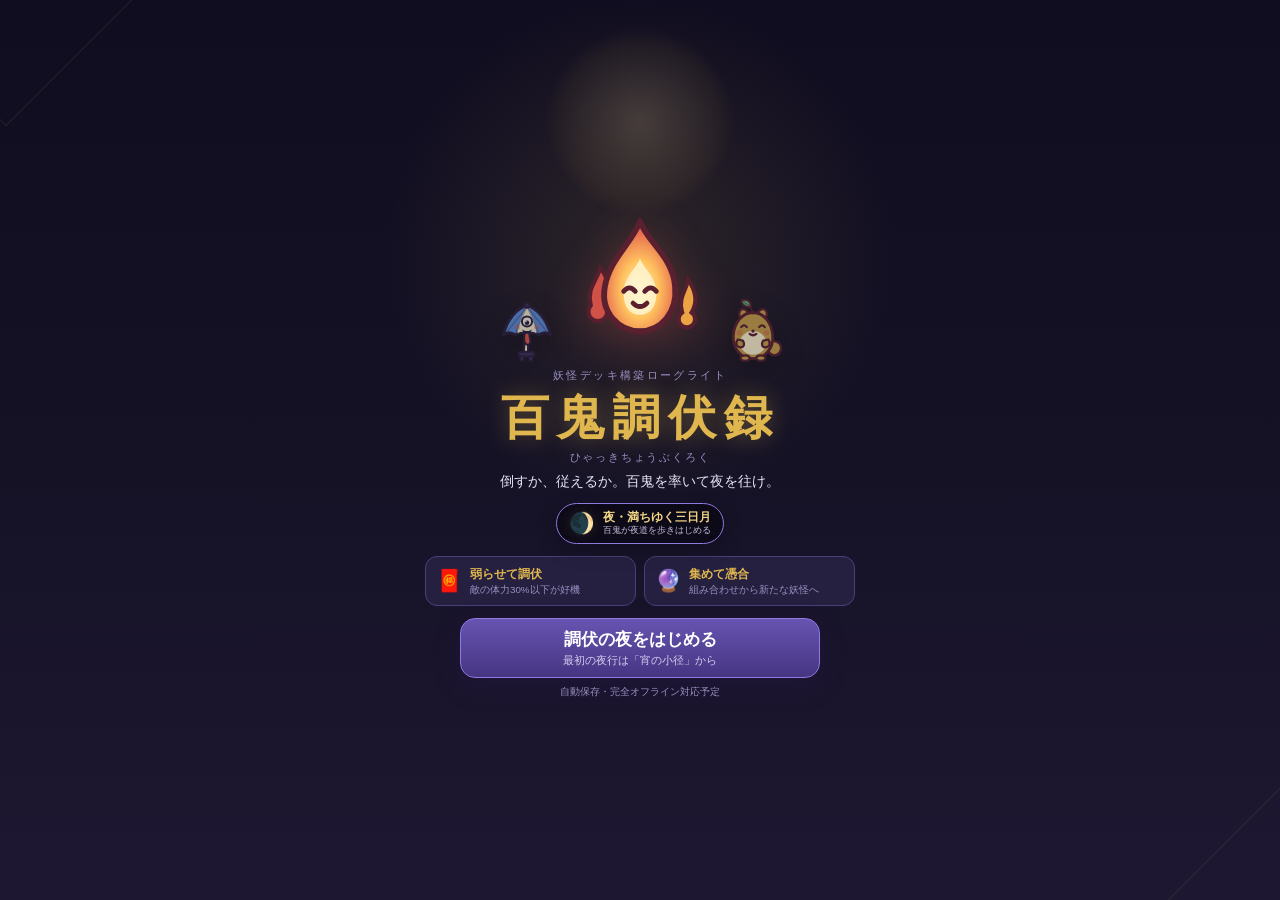
==== tests/time-preview.html @ 75a5a96f "feat: complete time-linked M3 systems" ====
<!DOCTYPE html>
<html lang="ja">
<head>
<meta charset="utf-8">
<meta name="viewport" content="width=device-width, initial-scale=1, viewport-fit=cover">
<base href="../">
<title>M3 時間テーマ確認</title>
<link rel="stylesheet" href="css/style.css?preview=m3c">
</head>
<body>
<div id="app"></div>
<script src="js/time.js?preview=m3c"></script>
<script src="js/data.js?preview=m3c"></script>
<script src="js/art.js?preview=m3c"></script>
<script src="js/state.js?preview=m3c"></script>
<script src="js/run.js?preview=m3c"></script>
<script src="js/battle.js?preview=m3c"></script>
<script src="js/main.js?preview=m3c"></script>
<script>
(() => {
  const params = new URLSearchParams(location.search);
  const hours = { morning: 7, day: 12, evening: 18, night: 22, witching: 2 };
  const band = Object.hasOwn(hours, params.get('band')) ? params.get('band') : 'night';
  const requestedScreen = params.get('screen');
  const previewScreen = ['title', 'home', 'dex'].includes(requestedScreen) ? requestedScreen : 'title';
  gameTimeProvider = () => gameTimeAt(new Date(2026, 6, 18, hours[band], 0));
  screen = previewScreen;
  render();
})();
</script>
</body>
</html>
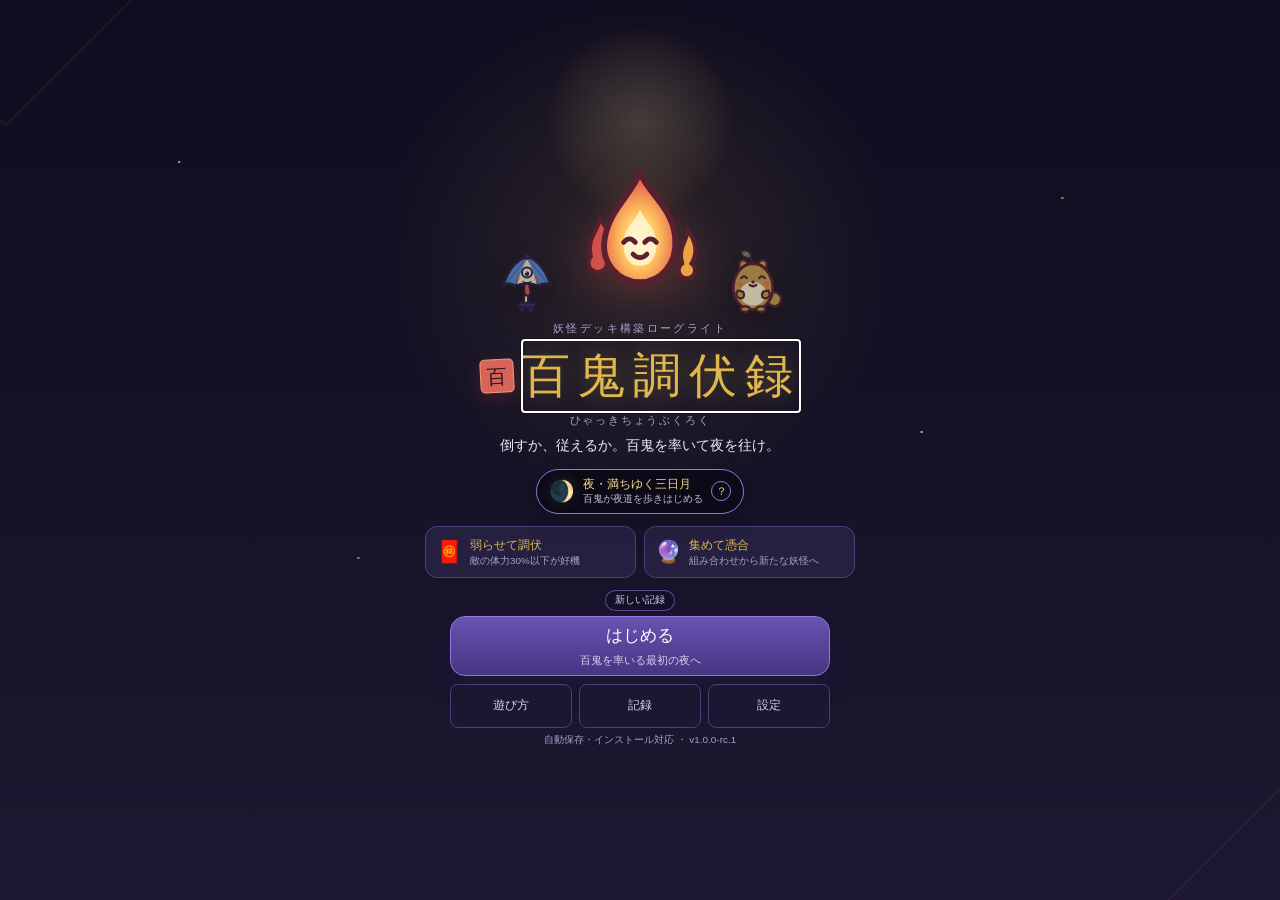
==== commit 3f478b1a: "feat: complete M5 release candidate" ====
--- a/tests/time-preview.html
+++ b/tests/time-preview.html
@@ -9,6 +9,7 @@
 </head>
 <body>
 <div id="app"></div>
+<script src="js/version.js?preview=m5f"></script>
 <script src="js/time.js?preview=m3c"></script>
 <script src="js/data.js?preview=m3c"></script>
 <script src="js/art.js?preview=m3c"></script>
